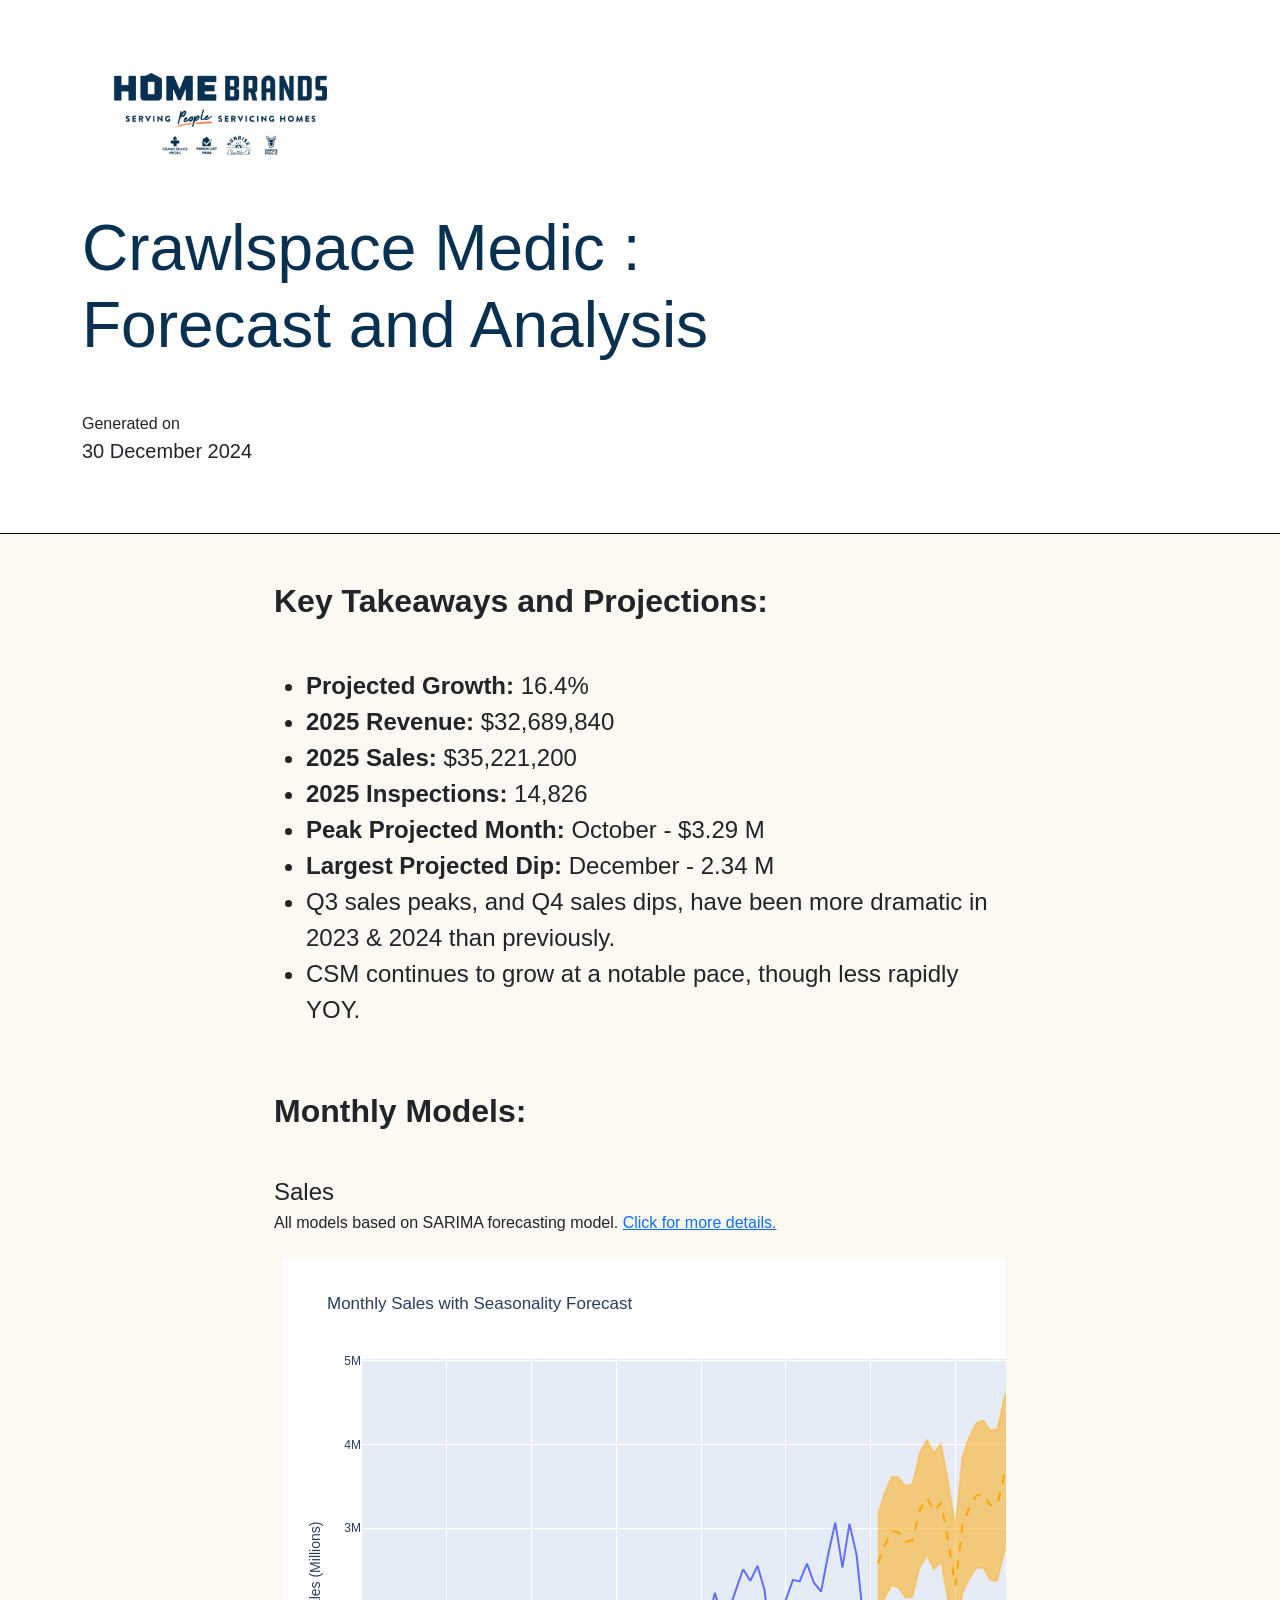
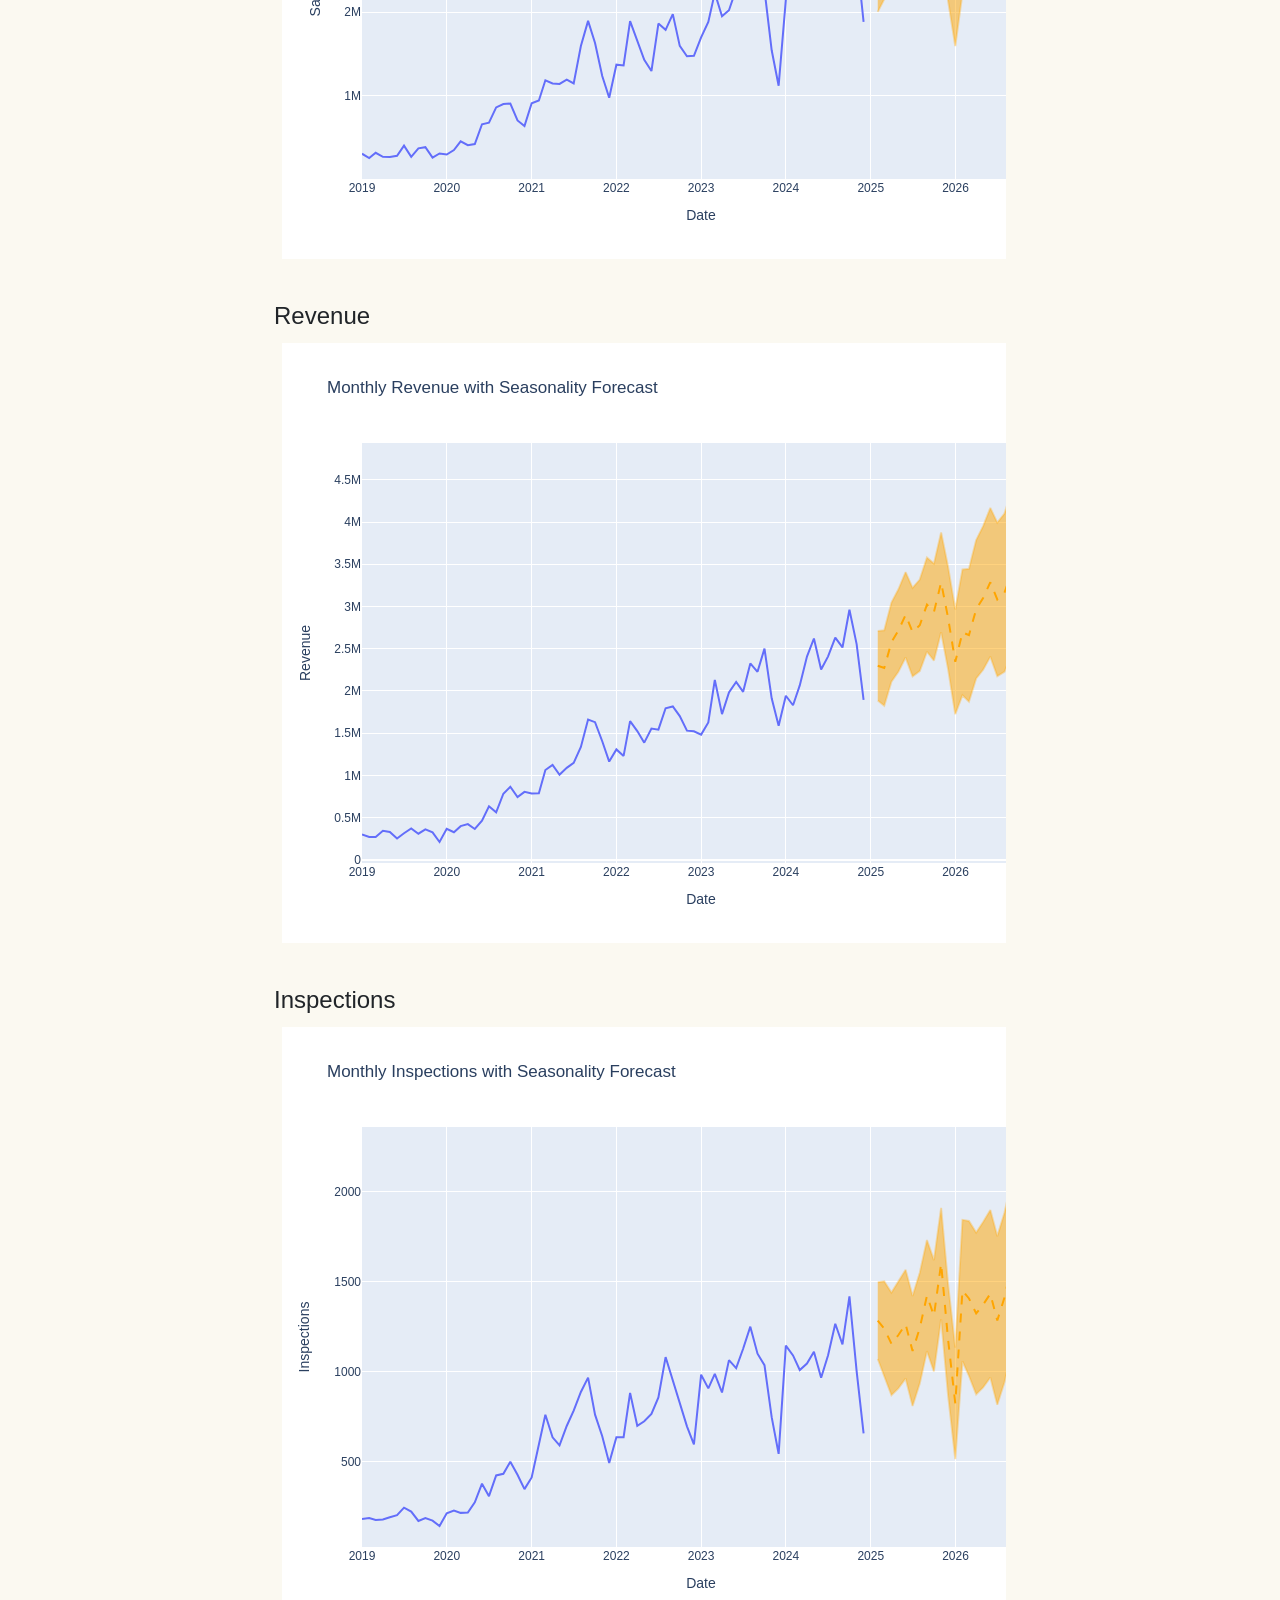
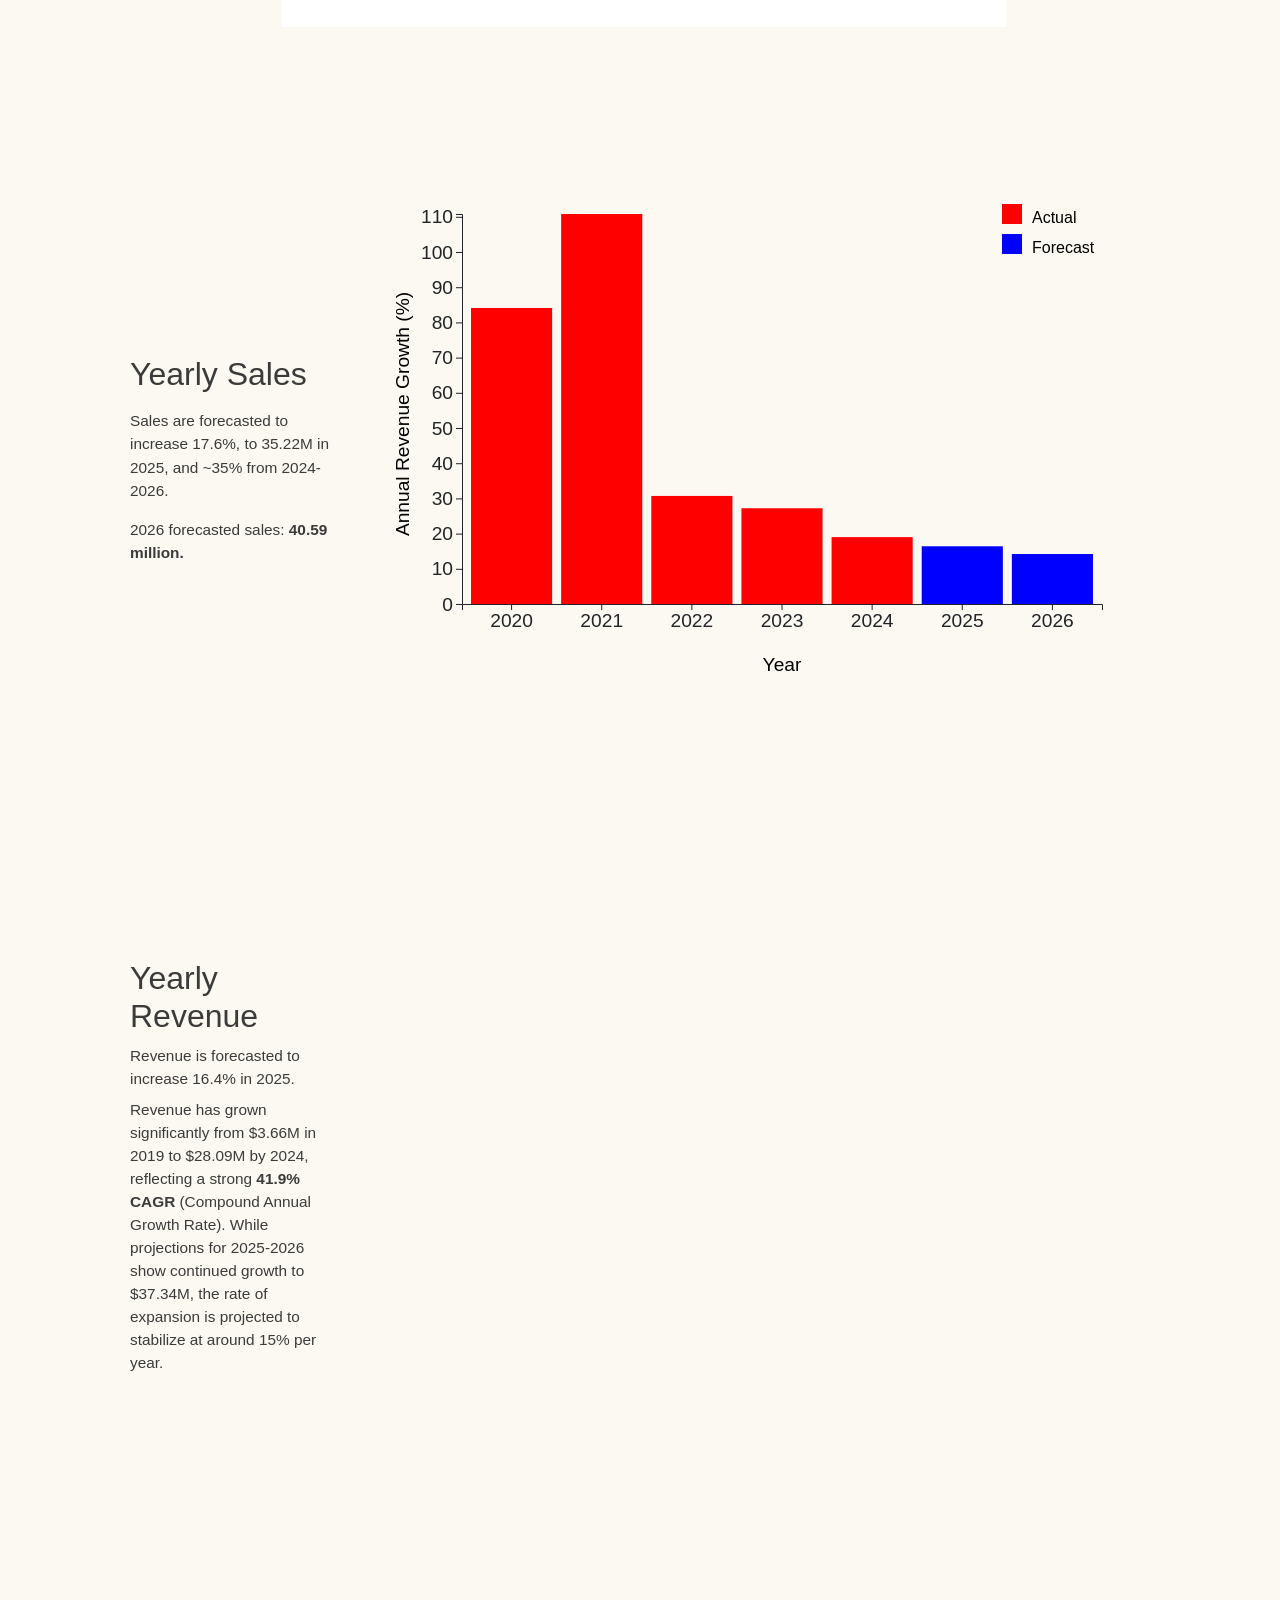
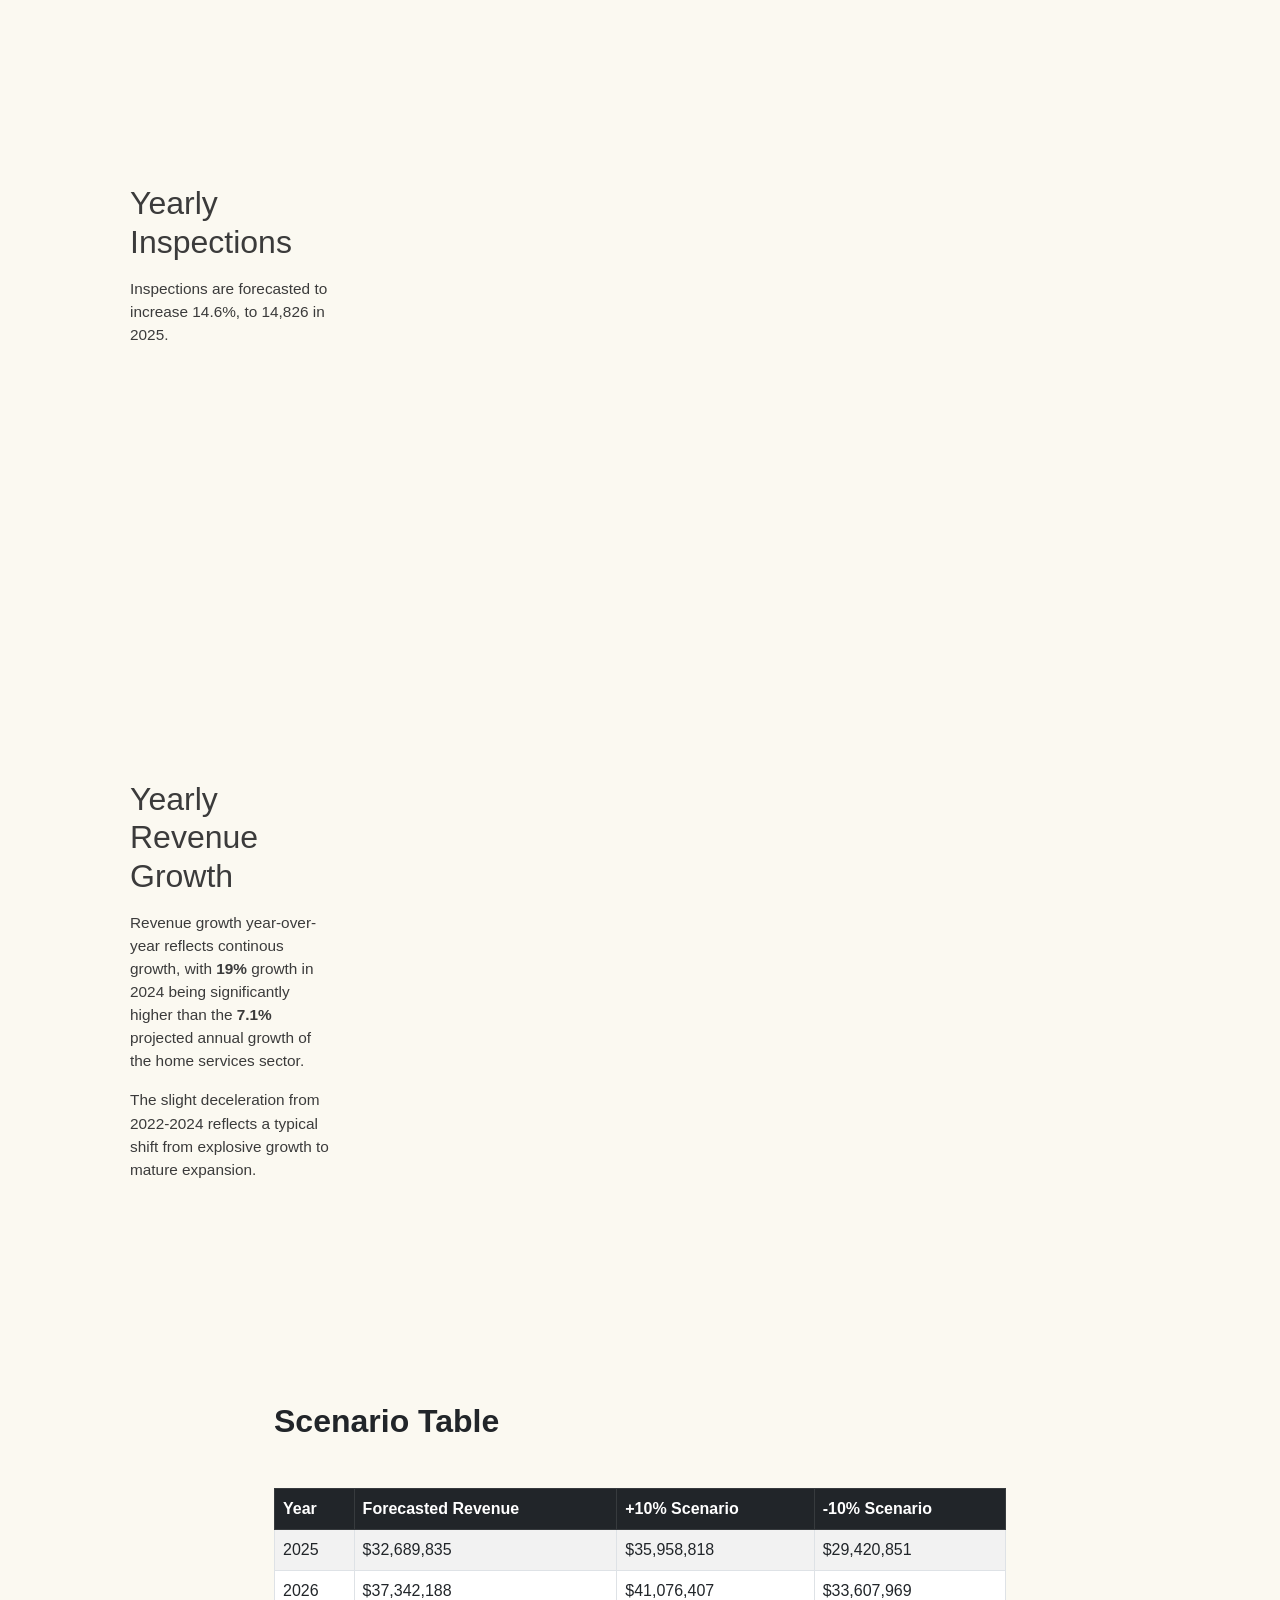
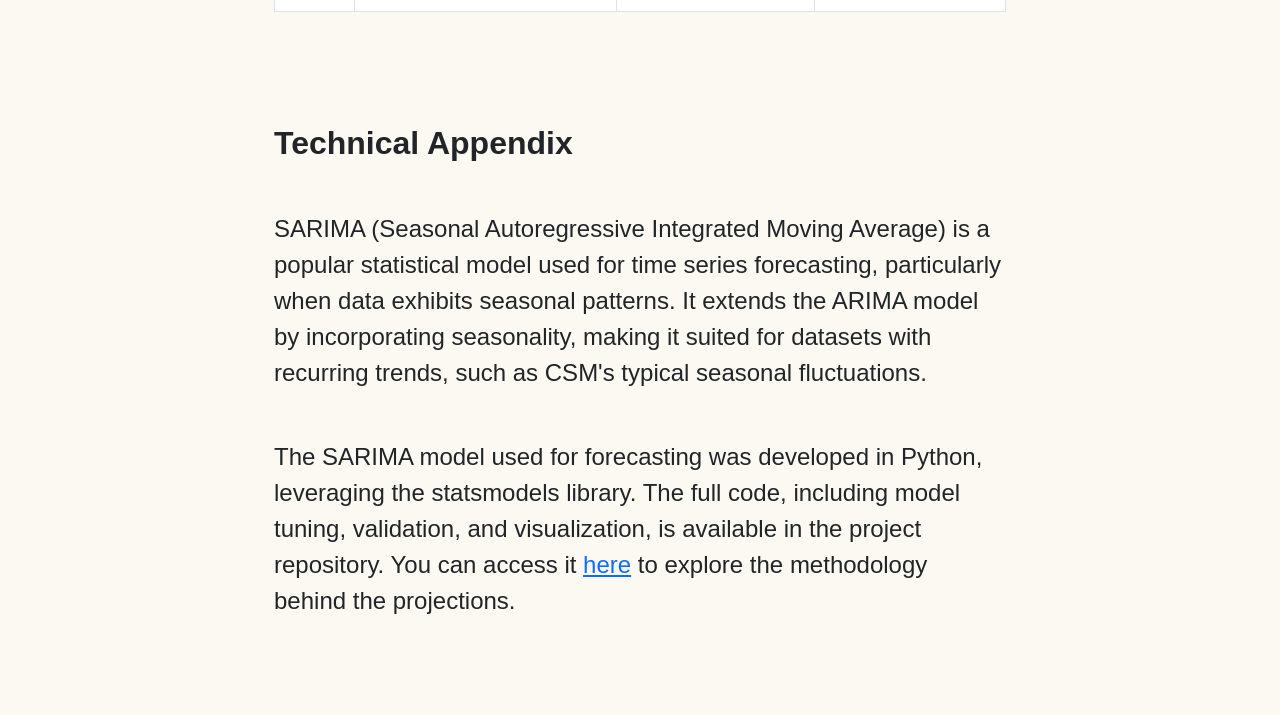
==== index.html @ fd7c80fa "first commit" ====
<!DOCTYPE html>
<html lang="en"><head><meta http-equiv="Content-Type" content="text/html; charset=UTF-8">
    
    <title>Market Report : Harrisburg</title>
    <meta name="viewport" content="width=device-width, initial-scale=1">
    
    <!-- Favicon -->
    <link rel="icon" href="https://mattchapm.github.io/blog/lightning-charge-fill.ico">

    <!-- Bootstrap -->
    <link rel="stylesheet" href="bootstrap.min.css">
    <script src="bootstrap.bundle.min.js"></script>

    <!-- Custom CSS -->
    <link rel="stylesheet" href="styles.css">

    <!-- Google Fonts -->
    <link rel="preload" href="https://mattchapm.github.io/styles/fonts/roboto/roboto-v20-latin-regular.woff2" as="font" type="font/woff2" crossorigin="crossorigin">
    <link rel="preload" href="https://mattchapm.github.io/styles/fonts/roboto/roboto-v20-latin-700.woff2" as="font" type="font/woff2" crossorigin="crossorigin">
    <!-- <link rel="preload" href="/styles/fonts/recoleta/RecoletaBlack.woff2" as="font" type="font/woff2" crossorigin="crossorigin">
    <link rel="preload" href="/styles/fonts/recoleta/RecoletaSemiBold.woff2" as="font" type="font/woff2" crossorigin="crossorigin">
    <link rel="preload" href="/styles/fonts/recoleta/RecoletaMedium.woff2" as="font" type="font/woff2" crossorigin="crossorigin"> -->
    <link rel="preconnect" href="https://fonts.googleapis.com/">
    <link rel="preconnect" href="https://fonts.gstatic.com/" crossorigin="">
    <link href="css2" rel="stylesheet">

    <style>
    </style>
</head>

<body>

    <nav class="logo-nav">
        <div class="container-lg">
            <a href="https://homebrands.pro/" class="logo">
                <img src="logo.png" alt="Home Brands" style="width: 350px; height: auto; top: 60px; left: 35px; position: absolute;">
            </a>
        </div>
    </nav>


    <main>

        <div class="article-header border-bottom border-black">
            <div class="container-lg">
                <div class="article-title-subtitle">
                    <h1>Crawlspace Medic : Forecast and Analysis</P></h1>
                </div>
                <div class="d-flex flex-column mt-4 mt-lg-5">
                    <span class="">Generated on</span>
                    <span class="lead">30 December 2024</span>
                </div>
            </div>
        </div>

        <div class="article-body">
            <div class="container-lg">

                <section class="mx-0 mx-lg-5 px-0 px-lg-5">
                    <div class="mx-0 mx-lg-5 px-0 px-lg-5 py-3 py-lg-5">
                        <h2 class="article-heading mb-5">Key Takeaways and Projections:</h2>
                            <p class="article-text mb-5">
                                <ul style="font-size: 1.50rem;">
                                    <li><strong>Projected Growth:</strong> 16.4%</li>
                                    <li><strong>2025 Revenue:</strong> $32,689,840</li>
                                    <li><strong>2025 Sales:</strong> $35,221,200</li>
                                    <li><strong>2025 Inspections:</strong> 14,826</li>
                                    <li><strong>Peak Projected Month:</strong> October - $3.29 M</li>
                                    <li><strong>Largest Projected Dip:</strong> December - 2.34 M</li>
                                    <li>Q3 sales peaks, and Q4 sales dips, have been more dramatic in 2023 & 2024 than previously.</li>
                                    <li>CSM continues to grow at a notable pace, though less rapidly YOY.</li>
                                </ul>
                            </p>
                    </div>
                </section>

                <section class="mx-0 mx-lg-5 px-0 px-lg-5">
                    <div class="mx-0 mx-lg-5 px-0 px-lg-5">
                        <h2 class="article-heading mb-5">Monthly Models:</h2>
                        <h4 class="mb-1">Sales</h4>
                        <p>All models based on SARIMA forecasting model. <a href="#technical_appendix">Click for more details.</a></p>
                        <iframe src="monthly_sales_forecast.html" width="100%" height="620px"></iframe>
                    </div>
                </section>
                <br>

                <section class="mx-0 mx-lg-5 px-0 px-lg-5">
                    <div class="mx-0 mx-lg-5 px-0 px-lg-5">
                        <h4 class="mb-1">Revenue</h4>
                        <iframe src="monthly_revenue_forecast.html" width="100%" height="620px"></iframe>
                    </div>
                </section>
                <br>

                <section class="mx-0 mx-lg-5 px-0 px-lg-5">
                    <div class="mx-0 mx-lg-5 px-0 px-lg-5">
                        <h4 class="mb-1">Inspections</h4>
                        <iframe src="monthly_inspections_forecast.html" width="100%" height="620px"></iframe>
                    </div>
                </section><br><br>

                <section id="scrolly">

                    <article>
                        <div class="step p-3 d-flex flex-column justify-content-center" data-step="1">
                            <h2>Yearly Sales</h2>
                            <p class="mx-0 my-2 p-0 text-start">Sales are forecasted to increase 17.6%, to 35.22M in 2025, and ~35% from 2024-2026.</p>
                            <p class="mx-0 my-2 p-0 text-start">2026 forecasted sales: <strong>40.59 million.</strong></p>
                        </div>
                        <div class="step p-3 d-flex flex-column justify-content-center" data-step="2">
                            <h2>Yearly Revenue</h2>
                            <p class="m-0 p-0 text-start">Revenue is forecasted to increase 16.4% in 2025.</p>
                            <p class="m-0 my-2 p-0 text-start">Revenue has grown significantly from $3.66M in 2019 to $28.09M by 2024, reflecting a strong <strong>41.9% CAGR</strong> (Compound Annual Growth Rate). While projections for 2025-2026 show continued growth to $37.34M, the rate of expansion is projected to stabilize at around 15% per year.</p>
                        </div>
                        <div class="step p-3 d-flex flex-column justify-content-center" data-step="3">
                            <h2>Yearly Inspections</h2>
                            <p class="m-0 my-2 p-0 text-start">Inspections are forecasted to increase 14.6%, to 14,826 in 2025.</p>
                            <p class="m-0 my-2 p-0 text-start"></p>
                        </div>
                        <div class="step p-3 d-flex flex-column justify-content-center" data-step="4">
                            <h2>Yearly Revenue Growth</h2>
                            <p class="m-0 my-2 p-0 text-start">Revenue growth year-over-year reflects continous growth, with <strong>19%</strong> growth in 2024 being significantly higher than the <strong>7.1%</strong> projected annual growth of the home services sector.</p>
                            <p class="m-0 my-2 p-0 text-start">The slight deceleration from 2022-2024 reflects a typical shift from explosive growth to mature expansion.</p>
                        </div>
                    </article>
        
                    <figure id="myPlot" class="text-center">
                        <!-- <p>0</p> -->
                        <!-- <div class="viz"></div> -->
                    </figure>
        
                </section>
        
                <!-- <section id="outro"></section> -->

                <section class="mx-0 mx-lg-5 px-0 px-lg-5">
                    <div class="mx-0 mx-lg-5 px-0 px-lg-5 py-3 py-lg-5">
                        <h2 class="article-heading mb-5">Scenario Table</h2>                        
                        <!-- Table Start -->
                        <div class="table-responsive">
                            <table class="table table-bordered table-striped table-hover">
                                <thead class="table-dark">
                                    <tr>
                                        <th scope="col">Year</th>
                                        <th scope="col">Forecasted Revenue</th>
                                        <th scope="col">+10% Scenario</th>
                                        <th scope="col">-10% Scenario</th>
                                    </tr>
                                </thead>
                                <tbody>
                                    <tr>
                                        <td>2025</td>
                                        <td>$32,689,835</td>
                                        <td>$35,958,818</td>
                                        <td>$29,420,851</td>
                                    </tr>
                                    <tr>
                                        <td>2026</td>
                                        <td>$37,342,188</td>
                                        <td>$41,076,407</td>
                                        <td>$33,607,969</td>
                                    </tr>
                                </tbody>
                            </table>
                        </div>
                        <!-- Table End -->
                
                    </div>
                </section>
                
                <section class="mx-0 mx-lg-5 px-0 px-lg-5">
                    <div class="mx-0 mx-lg-5 px-0 px-lg-5 py-3 py-lg-5">
                        <h2 id="technical_appendix" class="article-heading mb-5">Technical Appendix</h2>
                        <p class="article-text mb-5">SARIMA (Seasonal Autoregressive Integrated Moving Average) is a popular statistical model used for time series forecasting, particularly when data exhibits seasonal patterns. It extends the ARIMA model by incorporating seasonality, making it suited for datasets with recurring trends, such as CSM's typical seasonal fluctuations.</p>
                        <p class="article-text mb-5">The SARIMA model used for forecasting was developed in Python, leveraging the statsmodels library. The full code, including model tuning, validation, and visualization, is available in the project repository. You can access it <a href="http://www.apple.com" target="_blank">here</a> to explore the methodology behind the projections.</p>
                    </div>
                </section>

            </div>
        </div>

    </main>

    <!-- <div class='debug'></div> -->
    <script src="d3.min.js"></script>
    <script src="intersection-observer.js"></script>
    <script src="stickyfill.min.js"></script>
    <script src="scrollama.min.js"></script>
    <script src="d3-animations.js"></script>
    <script src="scrollama-settings.js"></script>
    <script>
function toggleFullScreen() {
    const map = document.getElementById('map');
    if (!document.fullscreenElement) {
        if (map.requestFullscreen) {
            map.requestFullscreen();
        } else if (map.mozRequestFullScreen) { // Firefox
            map.mozRequestFullScreen();
        } else if (map.webkitRequestFullscreen) { // Chrome, Safari and Opera
            map.webkitRequestFullscreen();
        } else if (map.msRequestFullscreen) { // IE/Edge
            map.msRequestFullscreen();
        }
    } else {
        if (document.exitFullscreen) {
            document.exitFullscreen();
        } else if (document.mozCancelFullScreen) { // Firefox
            document.mozCancelFullScreen();
        } else if (document.webkitExitFullscreen) { // Chrome, Safari and Opera
            document.webkitExitFullscreen();
        } else if (document.msExitFullscreen) { // IE/Edge
            document.msExitFullscreen();
        }
    }
}
</script>


</body></html>
---- styles.css ----
body {
    background: #FCF9F5;
    min-height: 100vh;
}

/* h1, h2, h3, h4, h5 {
    font-family: 'Libre Baskerville', serif;
} */

#profile-pic {
    width: 100%;
    height: auto;
}

.project-card {
    max-width: 300px;
    /* height: 100px; */
}

* {
    font-family: 'Roboto', sans-serif;
}

/* h1, h2 {
    font-family: 'Libre Baskerville', serif;
} */

h1 {
    font-size: clamp(2.5rem, 5vw, 5rem);
}

/* .lead {
    font-size: 1.75rem;
} */

.button {
    font-size: 1.312rem;
    color: white;
    box-shadow: 3px 3px rgba(0, 0, 0, 1)!important;
    border-radius: 35px;
    border: 1px solid rgba(0, 0, 0, 1);
    padding: 5px 15px 5px 15px;
}

.button-main-page {
    font-size: 1rem;
    color: white;
    box-shadow: 3px 3px rgba(0, 0, 0, 1)!important;
    border-radius: 35px;
    border: 1px solid rgba(0, 0, 0, 1);
    padding: 3px 10px 3px 10px;
}
    
.button:hover {
    box-shadow: 0px 0px rgba(0, 0, 0, 0.1)!important;
    transform: translate(3px, 3px)!important;
    transition: all .1s;
    color: white;
    cursor: pointer;
}

.button-main-page:hover {
    box-shadow: 0px 0px rgba(0, 0, 0, 0.1)!important;
    transform: translate(3px, 3px)!important;
    transition: all .1s;
    color: white;
    cursor: pointer;
}

.green-bg {
    background: #39B34D;
}

.red-bg {
    background: #CA2E55;
}

.navy-bg {
    background: #011D2A;
}

.python-bg {
    background: #FFD342;
}

.html-bg {
    background: #F16629;
}

.css-bg {
    background: #32A9DC;
}

.pytorch-bg {
    background: #EE7966;
}

.r-bg {
    background: #1D64B6;
}

/*--------
| Navbar |
--------*/

.navbar {
    position: absolute;
    left: 0;
    right: 0;
}

.navbar-brand {
    /* font-family: 'Libre Baskerville', serif; */
    /* font-weight: bold; */
    font-size: 1.5rem;
}

.nav-item {
    padding: 10px;
    font-size: 1.25rem;
}

/*----------------
| Logo |
----------------*/
/* Move logo to left and make smaller
-------------------------------------*/
.logo {
    position: absolute;
    left: 10px;
    top: 0;
    width: 50px;
    height: auto;
}


/*----------------
| Article header |
----------------*/

.article-header {
    min-height: 50vh;
    padding-top: 13.12rem;
    padding-bottom: 4.2rem;
    background-color: white;
}

.article-title-subtitle {
    max-width: 100%;
    color: #083050;
}

/* Large screens */
@media (min-width : 1000px) {
    .article-title-subtitle {
      max-width: 70%;
    }
}

/*--------------
| Article body |
--------------*/

.article-body {
    min-height: 50vh;
    /* background-color: #F6F6F6; */
    background-color: rgb(251,249,241);
}

.article-text {
    font-size: 1.50rem;
}

.article-heading {
    font-weight: 700;
}

#fullscreen-btn {
    position: relative;
    float: right;
    margin-top: 10px; /* Adjust as needed */
}

/*---------------
| Scrolling part
----------------*/

#scrolly {
    position: relative;
    display: flex;
    flex-wrap: wrap;  /* Allow wrapping on smaller screens */
    padding: 1rem;
    gap: 1rem;  /* Add spacing between items */
}

#scrolly > * {
    -webkit-box-flex: 1;
    -ms-flex: 1;
    flex: 1;
}

article {
    position: relative;
    padding: 1rem;
    width: 100%;
    max-width: 600px; /* Limit article width on large screens */
    margin: 0 auto;   /* Center it */
}

figure {
    position: -webkit-sticky;
    position: sticky;
    width: 100%;
    margin: 0;
    -webkit-transform: translate3d(0, 0, 0);
    -moz-transform: translate3d(0, 0, 0);
    transform: translate3d(0, 0, 0);
    /* background-color: #8a8a8a; */
    z-index: 0;
}

figure p {
    text-align: center;
    padding: 1rem;
    position: absolute;
    top: 50%;
    left: 50%;
    -moz-transform: translate(-50%, -50%);
    -webkit-transform: translate(-50%, -50%);
    transform: translate(-50%, -50%);
    font-size: clamp(3rem, 8vw, 8rem);  /* Responsive font size */
    font-weight: 900;
    color: #fff;
}

.step {
    margin: 0 auto 2rem auto;
    /* background-color: #3b3b3b; */
    /* color: #fff; */
    padding: 1rem;
    color: #3b3b3b;
}

.step:last-child {
    margin-bottom: 0;
}

.step.is-active {
    /* background-color: goldenrod; */
    color: #3b3b3b;
}

.step p {
    text-align: center;
    padding: 1rem;
    font-size: clamp(1rem, 2vw, 1.5rem);  /* Responsive text */
}

/* Slightly Smaller Screens (Laptops/Tablets) */
@media (max-width: 1400px) {
    .step p {
        font-size: clamp(0.875rem, 1.2vw, 1.25rem);  /* Shrink text slightly */
    }
}

/* Extra Small Screens (Phones) */
@media (max-width: 768px) {
    .step p {
        font-size: 0.875rem;  /* Fixed small size for phones */
    }
}

#outro {
    height: 640px;
}
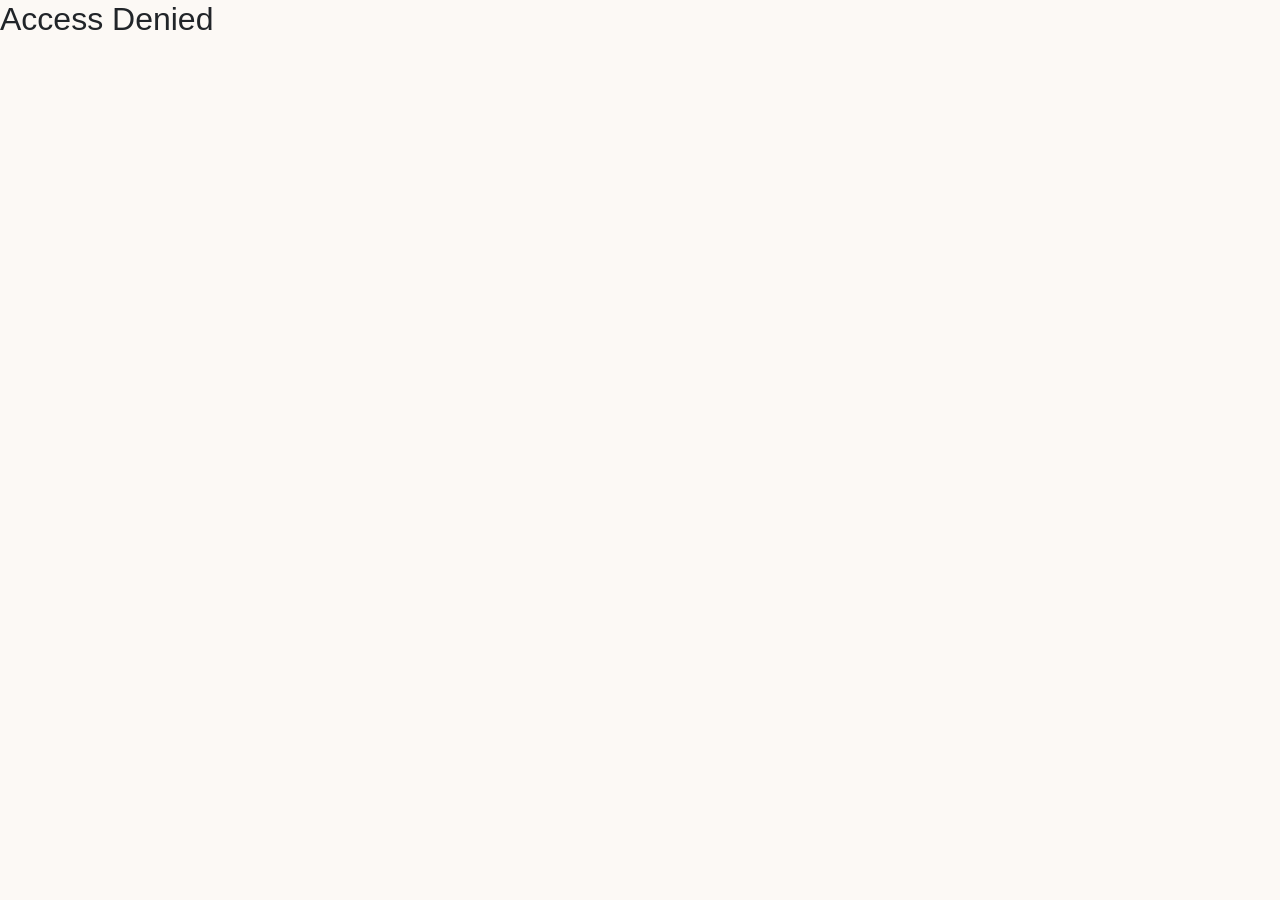
==== commit 02053870: "added password function" ====
--- a/index.html
+++ b/index.html
@@ -1,7 +1,7 @@
 <!DOCTYPE html>
 <html lang="en"><head><meta http-equiv="Content-Type" content="text/html; charset=UTF-8">
     
-    <title>Market Report : Harrisburg</title>
+    <title>2025 CSM Projections</title>
     <meta name="viewport" content="width=device-width, initial-scale=1">
     
     <!-- Favicon -->
@@ -215,5 +215,11 @@
 }
 </script>
 
+<script>
+    const password = prompt("Enter password to view this page:");
+    if (password !== "Moisture@10%") {
+        document.body.innerHTML = "<h2>Access Denied</h2>";
+    }
+</script>
 
 </body></html>
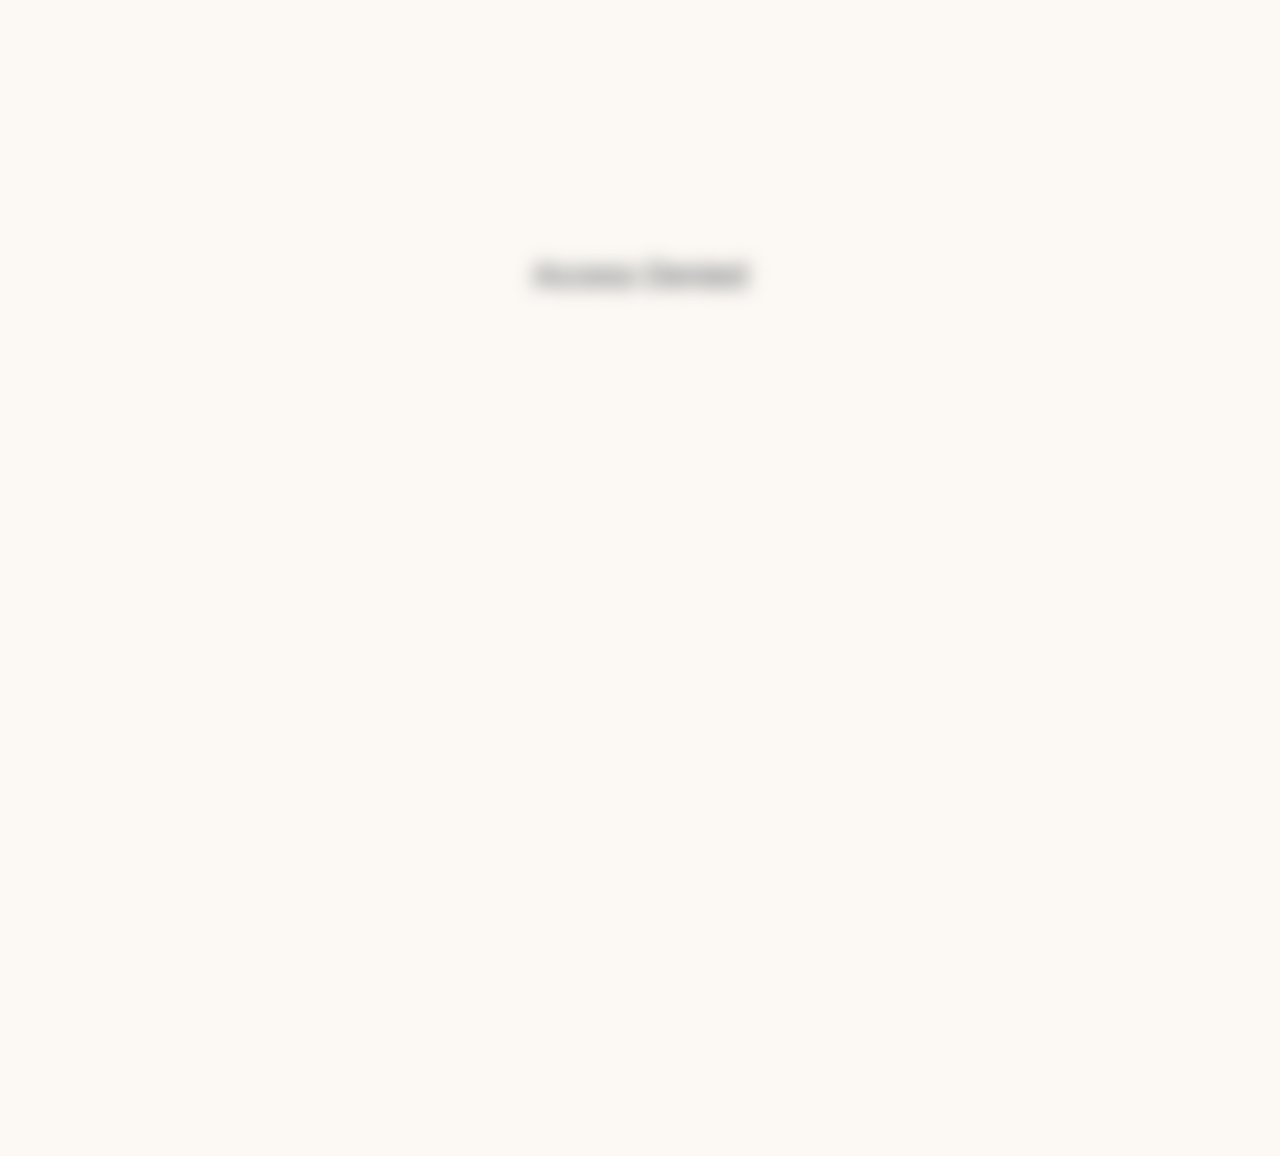
==== commit ffa0e2b9: "Added page blur" ====
--- a/index.html
+++ b/index.html
@@ -172,7 +172,7 @@
                     <div class="mx-0 mx-lg-5 px-0 px-lg-5 py-3 py-lg-5">
                         <h2 id="technical_appendix" class="article-heading mb-5">Technical Appendix</h2>
                         <p class="article-text mb-5">SARIMA (Seasonal Autoregressive Integrated Moving Average) is a popular statistical model used for time series forecasting, particularly when data exhibits seasonal patterns. It extends the ARIMA model by incorporating seasonality, making it suited for datasets with recurring trends, such as CSM's typical seasonal fluctuations.</p>
-                        <p class="article-text mb-5">The SARIMA model used for forecasting was developed in Python, leveraging the statsmodels library. The full code, including model tuning, validation, and visualization, is available in the project repository. You can access it <a href="http://www.apple.com" target="_blank">here</a> to explore the methodology behind the projections.</p>
+                        <p class="article-text mb-5">The SARIMA model used for forecasting was developed in Python, leveraging the statsmodels library. The full code, including model tuning, validation, and visualization, is available in the project repository. You can access it <a href="https://github.com/willbaird22/2025-Projections/blob/main/data.ipynb" target="_blank">here</a> to explore the methodology behind the projections.</p>
                     </div>
                 </section>
 
@@ -216,10 +216,24 @@
 </script>
 
 <script>
-    const password = prompt("Enter password to view this page:");
-    if (password !== "Moisture@10%") {
-        document.body.innerHTML = "<h2>Access Denied</h2>";
+// Add blur effect to the body initially
+document.body.style.filter = "blur(10px)";
+document.body.style.pointerEvents = "none";
+
+// Prompt for password on page load
+window.onload = function () {
+    const correctPassword = "Moisture@10%";
+    const enteredPassword = prompt("Enter password to view this page:");
+
+    if (enteredPassword === correctPassword) {
+        // Unlock the page by removing blur and reactivating interactions
+        document.body.style.filter = "none";
+        document.body.style.pointerEvents = "auto";
+    } else {
+        // Show access denied message if password is wrong
+        document.body.innerHTML = "<h2 style='text-align:center; margin-top:20%;'>Access Denied</h2>";
     }
+};
 </script>
 
 </body></html>
